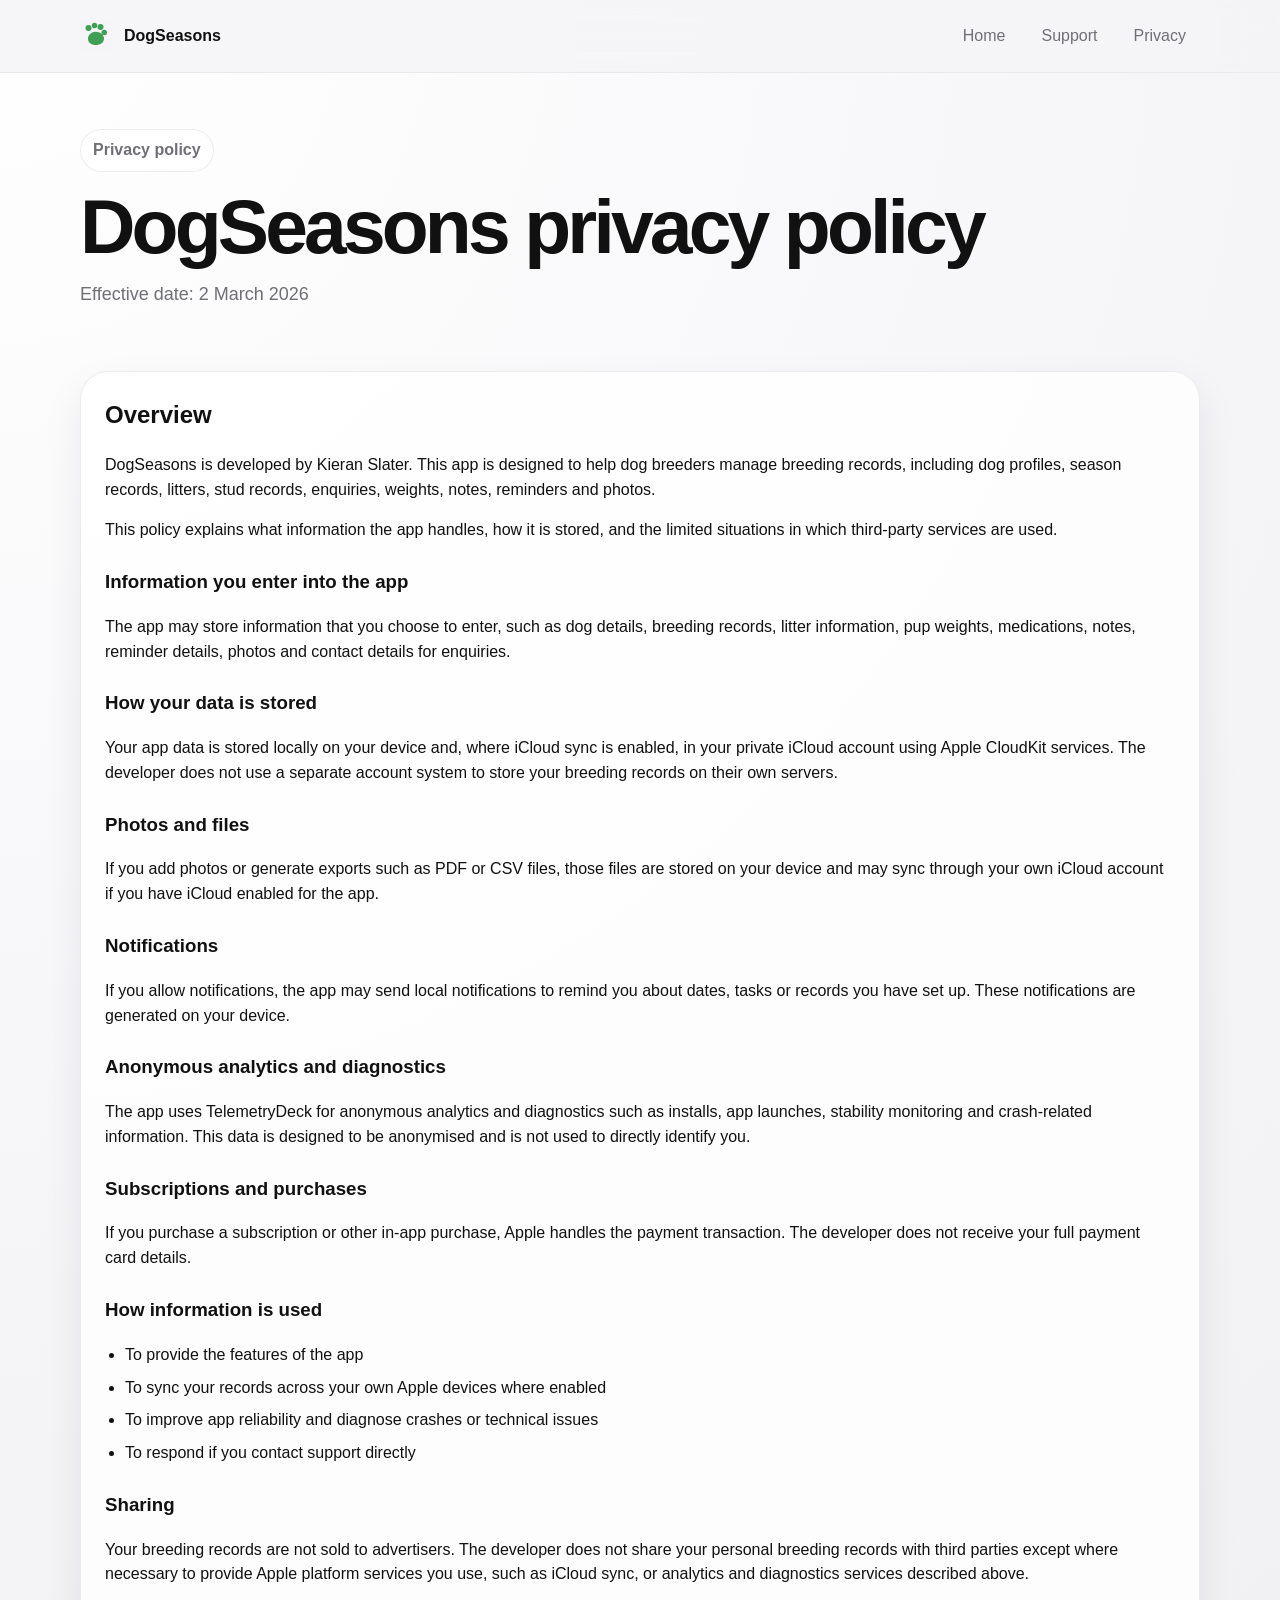
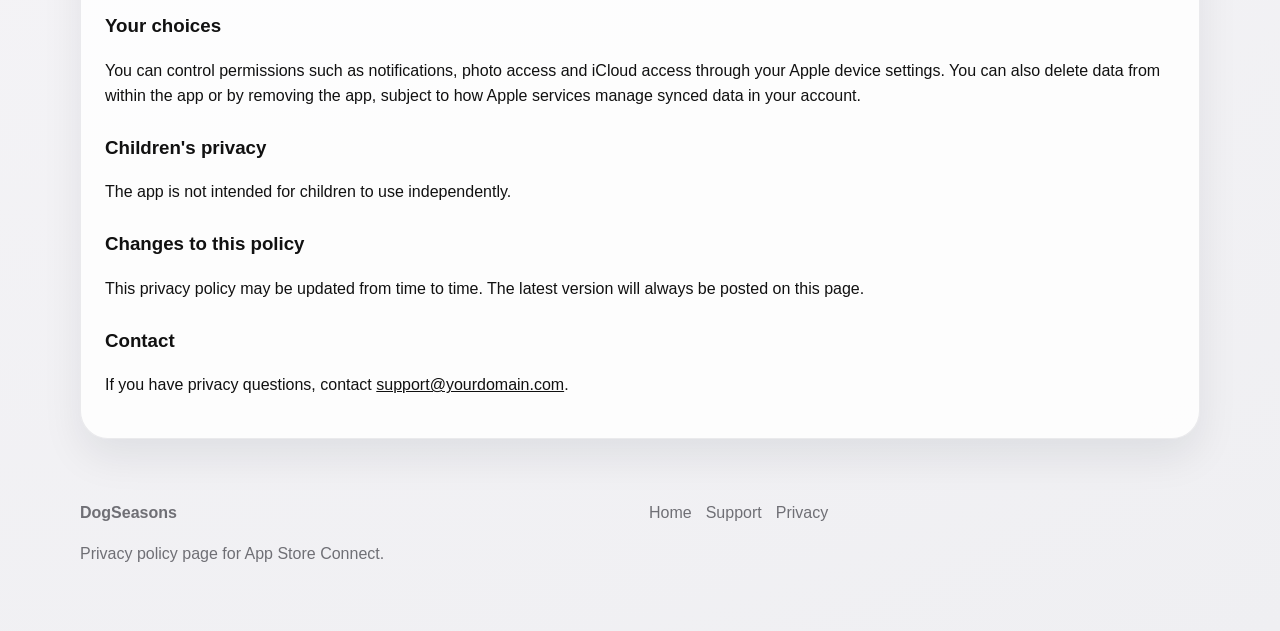
==== privacy/index.html @ eb7dcb91 "inital commit" ====
<!doctype html>
<html lang="en-GB">
<head>
  <meta charset="utf-8">
  <meta name="viewport" content="width=device-width, initial-scale=1">
  <title>DogSeasons privacy policy</title>
  <meta name="description" content="Privacy policy for DogSeasons.">
  <link rel="icon" href="../assets/images/favicon.svg" type="image/svg+xml">
  <link rel="stylesheet" href="../assets/css/styles.css">
  <script src="../assets/js/site-config.js"></script>
  <script defer src="../assets/js/app.js"></script>
</head>
<body>
  <header class="site-header">
    <div class="wrap nav">
      <a class="brand" href="../"><img src="../assets/images/favicon.svg" alt=""><span data-site-title>DogSeasons</span></a>
      <nav class="nav-links" aria-label="Primary">
        <a href="../">Home</a>
        <a href="../support/">Support</a>
        <a href="./">Privacy</a>
      </nav>
    </div>
  </header>
  <main>
    <section class="page-hero">
      <div class="wrap">
        <span class="eyebrow">Privacy policy</span>
        <h1><span data-app-name>DogSeasons</span> privacy policy</h1>
        <p>Effective date: <span data-privacy-effective-date>2 March 2026</span></p>
      </div>
    </section>
    <section>
      <div class="wrap text-card">
        <h2>Overview</h2>
        <p><span data-app-name>DogSeasons</span> is developed by <span data-company-name>Kieran Slater</span>. This app is designed to help dog breeders manage breeding records, including dog profiles, season records, litters, stud records, enquiries, weights, notes, reminders and photos.</p>
        <p>This policy explains what information the app handles, how it is stored, and the limited situations in which third-party services are used.</p>

        <h3>Information you enter into the app</h3>
        <p>The app may store information that you choose to enter, such as dog details, breeding records, litter information, pup weights, medications, notes, reminder details, photos and contact details for enquiries.</p>

        <h3>How your data is stored</h3>
        <p>Your app data is stored locally on your device and, where iCloud sync is enabled, in your private iCloud account using Apple CloudKit services. The developer does not use a separate account system to store your breeding records on their own servers.</p>

        <h3>Photos and files</h3>
        <p>If you add photos or generate exports such as PDF or CSV files, those files are stored on your device and may sync through your own iCloud account if you have iCloud enabled for the app.</p>

        <h3>Notifications</h3>
        <p>If you allow notifications, the app may send local notifications to remind you about dates, tasks or records you have set up. These notifications are generated on your device.</p>

        <h3 data-telemetry-section>Anonymous analytics and diagnostics</h3>
        <p data-telemetry-section>The app uses TelemetryDeck for anonymous analytics and diagnostics such as installs, app launches, stability monitoring and crash-related information. This data is designed to be anonymised and is not used to directly identify you.</p>

        <h3 data-subscription-section>Subscriptions and purchases</h3>
        <p data-subscription-section>If you purchase a subscription or other in-app purchase, Apple handles the payment transaction. The developer does not receive your full payment card details.</p>

        <h3>How information is used</h3>
        <ul>
          <li>To provide the features of the app</li>
          <li>To sync your records across your own Apple devices where enabled</li>
          <li>To improve app reliability and diagnose crashes or technical issues</li>
          <li>To respond if you contact support directly</li>
        </ul>

        <h3>Sharing</h3>
        <p>Your breeding records are not sold to advertisers. The developer does not share your personal breeding records with third parties except where necessary to provide Apple platform services you use, such as iCloud sync, or analytics and diagnostics services described above.</p>

        <h3>Your choices</h3>
        <p>You can control permissions such as notifications, photo access and iCloud access through your Apple device settings. You can also delete data from within the app or by removing the app, subject to how Apple services manage synced data in your account.</p>

        <h3>Children's privacy</h3>
        <p>The app is not intended for children to use independently.</p>

        <h3>Changes to this policy</h3>
        <p>This privacy policy may be updated from time to time. The latest version will always be posted on this page.</p>

        <h3>Contact</h3>
        <p>If you have privacy questions, contact <a data-support-email-link href="mailto:support@example.com">support@example.com</a>.</p>
      </div>
    </section>
  </main>
  <footer class="site-footer">
    <div class="wrap footer-grid">
      <div><strong data-app-name>DogSeasons</strong><p class="muted">Privacy policy page for App Store Connect.</p></div>
      <nav class="footer-nav"><a href="../">Home</a><a href="../support/">Support</a><a href="./">Privacy</a></nav>
    </div>
  </footer>
</body>
</html>
---- assets/css/styles.css ----
:root {
  --bg: #f5f4f7;
  --surface: rgba(255,255,255,0.8);
  --border: rgba(15, 23, 42, 0.08);
  --text: #111111;
  --muted: #6f6f75;
  --accent: #3f9f55;
  --shadow: 0 18px 40px rgba(15, 23, 42, 0.08);
  --wrap: min(1120px, calc(100vw - 32px));
}
* { box-sizing: border-box; }
html { scroll-behavior: smooth; }
body {
  margin: 0;
  font-family: -apple-system, BlinkMacSystemFont, "Segoe UI", sans-serif;
  background: radial-gradient(circle at top left, #ffffff 0%, var(--bg) 50%, #efeff2 100%);
  color: var(--text);
  line-height: 1.55;
}
a { color: inherit; }
img { display: block; max-width: 100%; }
code { font-family: ui-monospace, SFMono-Regular, Menlo, monospace; }
.wrap { width: var(--wrap); margin: 0 auto; }
.site-header { position: sticky; top: 0; z-index: 10; backdrop-filter: blur(16px); background: rgba(245,244,247,0.82); border-bottom: 1px solid rgba(17,17,17,0.05); }
.nav { min-height: 72px; display: flex; justify-content: space-between; align-items: center; gap: 18px; }
.brand { display: inline-flex; align-items: center; gap: 12px; text-decoration: none; font-weight: 800; }
.brand img { width: 32px; height: 32px; }
.nav-links { display: flex; gap: 8px; flex-wrap: wrap; }
.nav-links a { padding: 10px 14px; border-radius: 999px; color: var(--muted); text-decoration: none; }
.nav-links a:hover { background: rgba(17,17,17,0.05); color: var(--text); }
.hero { padding: 72px 0 26px; }
.hero-grid { display: grid; grid-template-columns: 1.1fr 0.9fr; gap: 32px; align-items: center; }
.eyebrow { display: inline-flex; padding: 8px 12px; border-radius: 999px; background: rgba(255,255,255,0.75); border: 1px solid var(--border); color: var(--muted); font-weight: 700; }
.hero h1, .page-hero h1 { font-size: clamp(2.8rem, 6vw, 4.8rem); line-height: 0.95; letter-spacing: -0.05em; margin: 18px 0 16px; }
.hero p, .page-hero p { color: var(--muted); font-size: 1.125rem; max-width: 62ch; }
.hero-actions { display: flex; gap: 14px; flex-wrap: wrap; margin-top: 28px; }
.button, .button-secondary { display: inline-flex; align-items: center; justify-content: center; text-decoration: none; border-radius: 999px; padding: 14px 20px; font-weight: 700; }
.button { background: var(--accent); color: #fff; box-shadow: var(--shadow); }
.button-secondary { background: rgba(255,255,255,0.75); border: 1px solid var(--border); }
.small-note { color: var(--muted); font-size: 0.95rem; }
.hero-card, .card, .shot-card, .banner, .text-card { background: rgba(255,255,255,0.82); border: 1px solid var(--border); box-shadow: var(--shadow); }
.hero-card { border-radius: 32px; padding: 18px; }
.device-grid { display: grid; grid-template-columns: repeat(2, 1fr); gap: 16px; }
.device { background: linear-gradient(180deg, #f6f6f8 0%, #ececf0 100%); border-radius: 26px; padding: 14px; }
.device figure { border-radius: 20px; overflow: hidden; box-shadow: 0 10px 28px rgba(15,23,42,0.08); }
.device figcaption { padding-top: 10px; font-weight: 700; }
main section { padding: 34px 0; }
.section-head { margin-bottom: 20px; }
.section-head h2 { font-size: clamp(2rem, 4vw, 3rem); margin: 0 0 8px; letter-spacing: -0.04em; }
.section-head p { margin: 0; color: var(--muted); }
.card-grid, .shot-strip, .support-grid, .footer-grid, .banner-grid { display: grid; gap: 18px; }
.card-grid { grid-template-columns: repeat(3, 1fr); }
.card, .shot-card, .text-card { border-radius: 28px; padding: 24px; }
.card h3 { margin: 0 0 10px; font-size: 1.25rem; }
.card p, .shot-card span, .muted { color: var(--muted); }
.pill-row { display: flex; flex-wrap: wrap; gap: 10px; margin-top: 18px; }
.pill { padding: 10px 14px; border-radius: 999px; background: var(--surface); border: 1px solid var(--border); color: var(--muted); font-weight: 700; }
.shot-strip { grid-template-columns: repeat(3, 1fr); }
.shot-card img { border-radius: 20px; }
.shot-card figcaption { padding-top: 14px; }
.shot-card strong { display: block; margin-bottom: 4px; }
.banner { border-radius: 32px; padding: 28px; background: linear-gradient(135deg, rgba(63,159,85,0.12), rgba(255,255,255,0.85)); }
.banner-grid { grid-template-columns: 1fr auto; align-items: center; }
.banner h3 { margin: 0 0 6px; font-size: 1.4rem; }
.banner p { margin: 0; color: var(--muted); }
.support-grid, .footer-grid { grid-template-columns: repeat(2, 1fr); }
.list-card ul, .text-card ul { margin: 0; padding-left: 20px; }
.list-card li + li, .text-card li + li { margin-top: 8px; }
.notice { margin-top: 14px; padding: 12px 14px; border-radius: 16px; background: rgba(63,159,85,0.14); color: #255f31; font-weight: 600; }
.page-hero { padding: 56px 0 10px; }
.text-card h2 { margin-top: 0; }
.text-card h3 { margin-top: 24px; }
.site-footer { padding: 28px 0 48px; color: var(--muted); }
.footer-nav { display: flex; flex-wrap: wrap; gap: 14px; }
.footer-nav a { text-decoration: none; }
@media (max-width: 980px) {
  .hero-grid, .card-grid, .shot-strip, .support-grid, .footer-grid, .banner-grid { grid-template-columns: 1fr; }
}
@media (max-width: 720px) {
  .nav { flex-direction: column; align-items: flex-start; padding: 12px 0; }
  .device-grid { grid-template-columns: 1fr; }
  .hero { padding-top: 40px; }
}
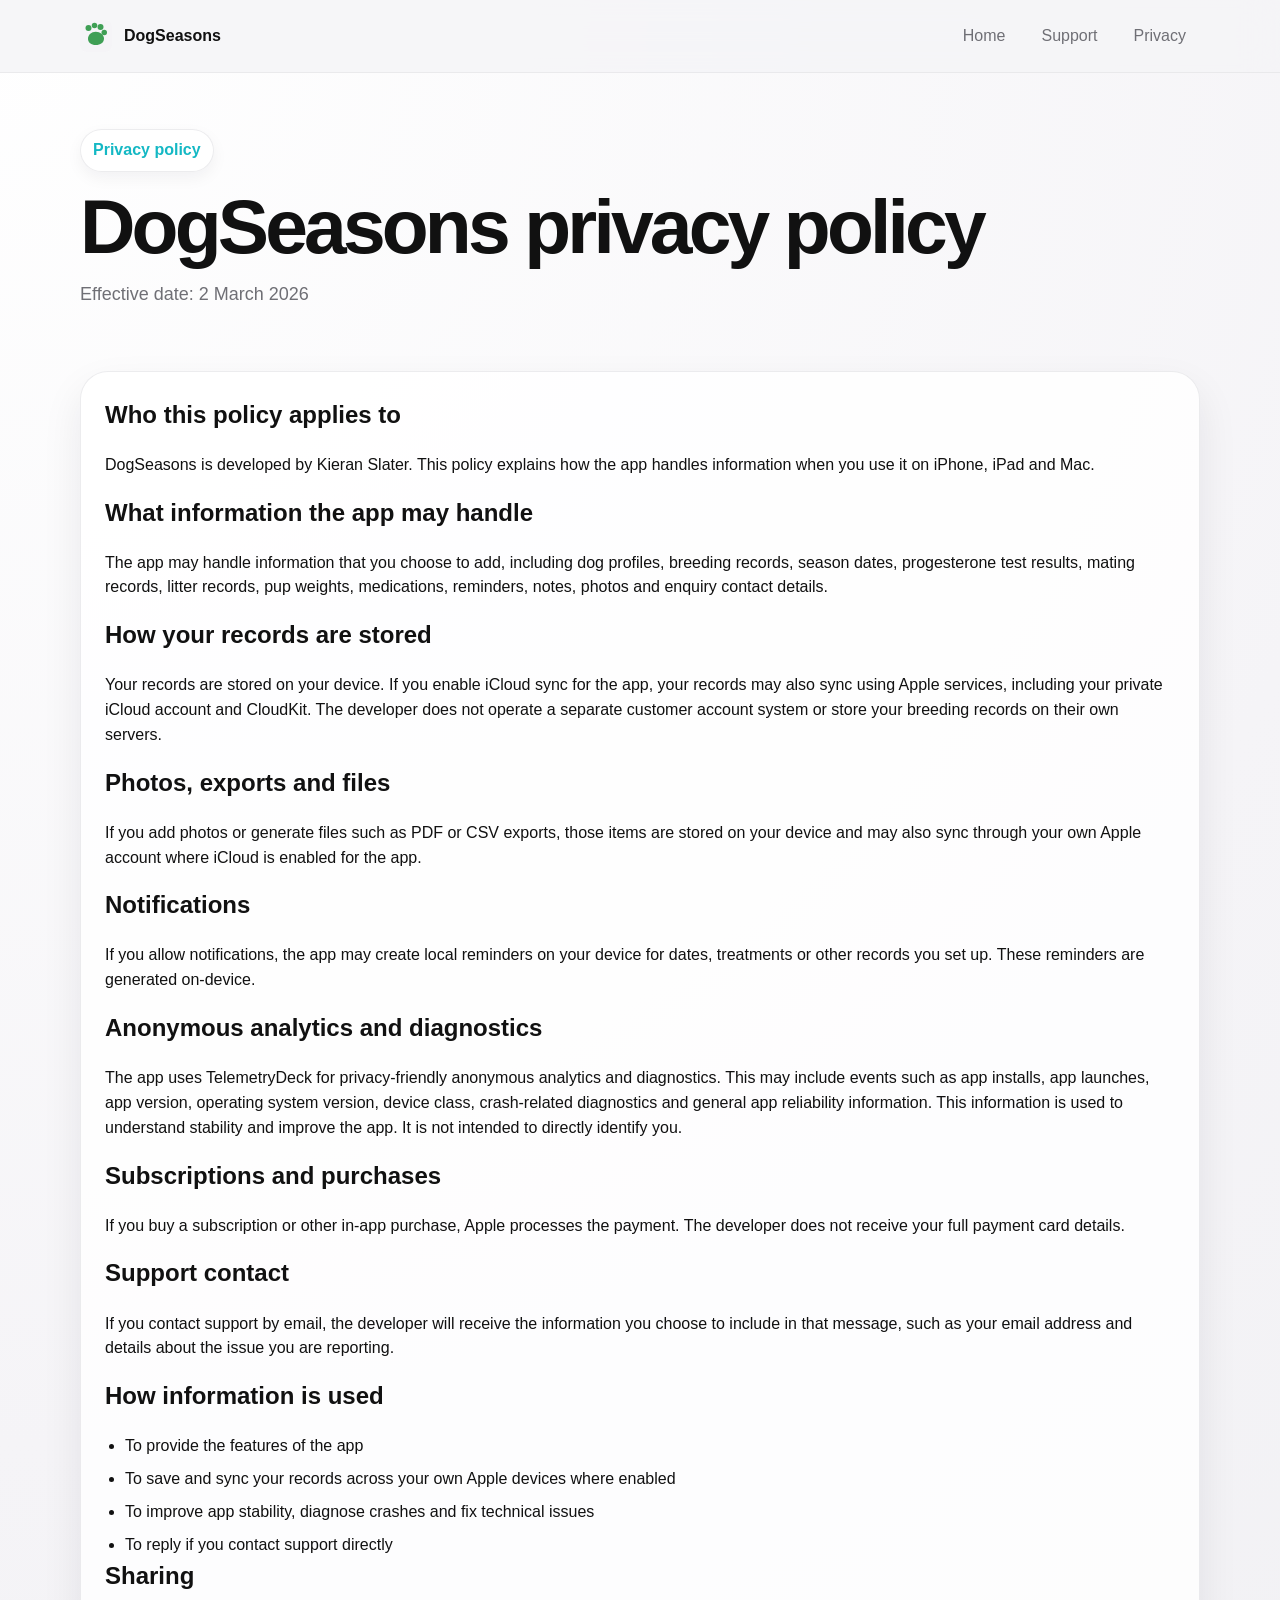
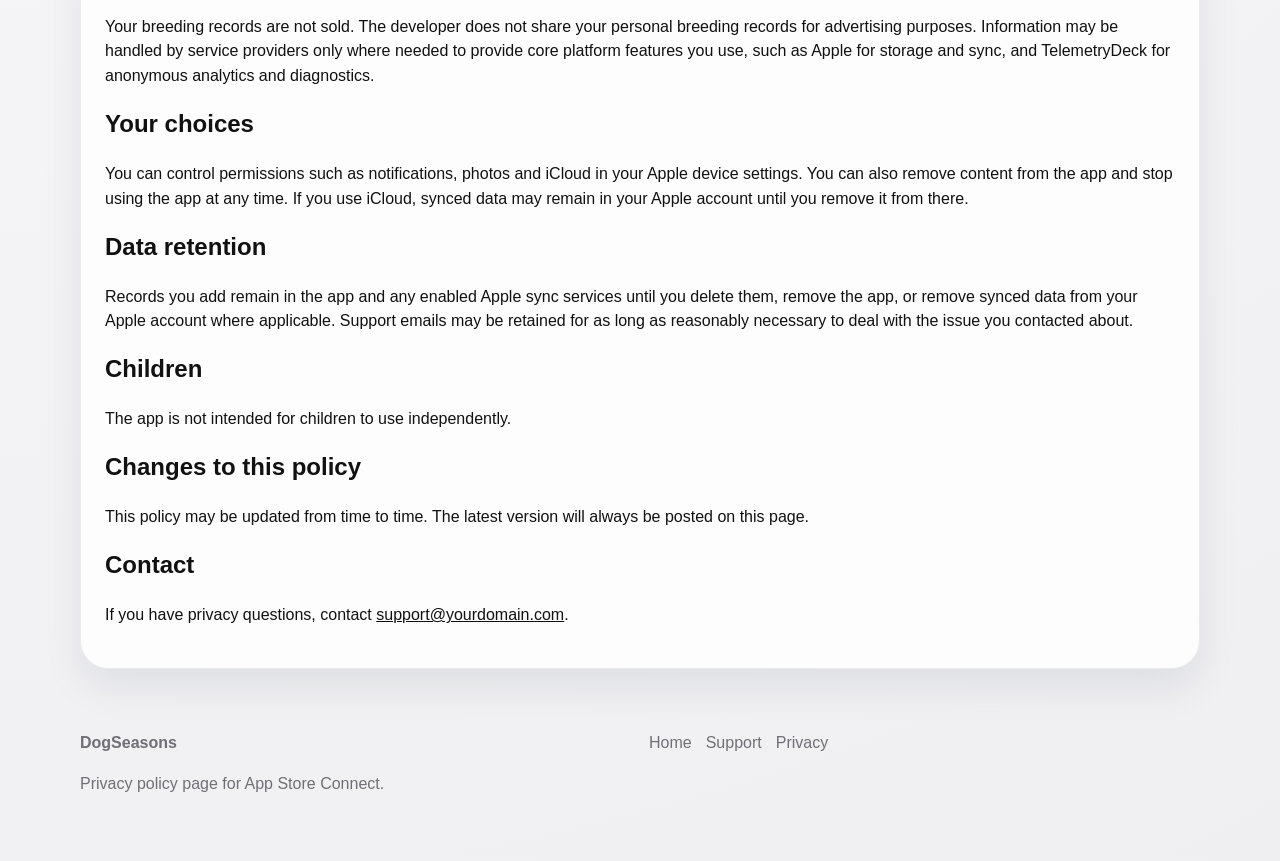
==== commit db3139f4: "updates" ====
--- a/privacy/index.html
+++ b/privacy/index.html
@@ -22,7 +22,7 @@
     </div>
   </header>
   <main>
-    <section class="page-hero">
+    <section class="page-hero privacy-hero">
       <div class="wrap">
         <span class="eyebrow">Privacy policy</span>
         <h1><span data-app-name>DogSeasons</span> privacy policy</h1>
@@ -30,50 +30,55 @@
       </div>
     </section>
     <section>
-      <div class="wrap text-card">
-        <h2>Overview</h2>
-        <p><span data-app-name>DogSeasons</span> is developed by <span data-company-name>Kieran Slater</span>. This app is designed to help dog breeders manage breeding records, including dog profiles, season records, litters, stud records, enquiries, weights, notes, reminders and photos.</p>
-        <p>This policy explains what information the app handles, how it is stored, and the limited situations in which third-party services are used.</p>
+      <div class="wrap text-card policy-card">
+        <h2>Who this policy applies to</h2>
+        <p><span data-app-name>DogSeasons</span> is developed by <span data-company-name>Kieran Slater</span>. This policy explains how the app handles information when you use it on iPhone, iPad and Mac.</p>
 
-        <h3>Information you enter into the app</h3>
-        <p>The app may store information that you choose to enter, such as dog details, breeding records, litter information, pup weights, medications, notes, reminder details, photos and contact details for enquiries.</p>
+        <h2>What information the app may handle</h2>
+        <p>The app may handle information that you choose to add, including dog profiles, breeding records, season dates, progesterone test results, mating records, litter records, pup weights, medications, reminders, notes, photos and enquiry contact details.</p>
 
-        <h3>How your data is stored</h3>
-        <p>Your app data is stored locally on your device and, where iCloud sync is enabled, in your private iCloud account using Apple CloudKit services. The developer does not use a separate account system to store your breeding records on their own servers.</p>
+        <h2>How your records are stored</h2>
+        <p>Your records are stored on your device. If you enable iCloud sync for the app, your records may also sync using Apple services, including your private iCloud account and CloudKit. The developer does not operate a separate customer account system or store your breeding records on their own servers.</p>
 
-        <h3>Photos and files</h3>
-        <p>If you add photos or generate exports such as PDF or CSV files, those files are stored on your device and may sync through your own iCloud account if you have iCloud enabled for the app.</p>
+        <h2>Photos, exports and files</h2>
+        <p>If you add photos or generate files such as PDF or CSV exports, those items are stored on your device and may also sync through your own Apple account where iCloud is enabled for the app.</p>
 
-        <h3>Notifications</h3>
-        <p>If you allow notifications, the app may send local notifications to remind you about dates, tasks or records you have set up. These notifications are generated on your device.</p>
+        <h2>Notifications</h2>
+        <p>If you allow notifications, the app may create local reminders on your device for dates, treatments or other records you set up. These reminders are generated on-device.</p>
 
-        <h3 data-telemetry-section>Anonymous analytics and diagnostics</h3>
-        <p data-telemetry-section>The app uses TelemetryDeck for anonymous analytics and diagnostics such as installs, app launches, stability monitoring and crash-related information. This data is designed to be anonymised and is not used to directly identify you.</p>
+        <h2 data-telemetry-section>Anonymous analytics and diagnostics</h2>
+        <p data-telemetry-section>The app uses TelemetryDeck for privacy-friendly anonymous analytics and diagnostics. This may include events such as app installs, app launches, app version, operating system version, device class, crash-related diagnostics and general app reliability information. This information is used to understand stability and improve the app. It is not intended to directly identify you.</p>
 
-        <h3 data-subscription-section>Subscriptions and purchases</h3>
-        <p data-subscription-section>If you purchase a subscription or other in-app purchase, Apple handles the payment transaction. The developer does not receive your full payment card details.</p>
+        <h2 data-subscription-section>Subscriptions and purchases</h2>
+        <p data-subscription-section>If you buy a subscription or other in-app purchase, Apple processes the payment. The developer does not receive your full payment card details.</p>
 
-        <h3>How information is used</h3>
+        <h2>Support contact</h2>
+        <p>If you contact support by email, the developer will receive the information you choose to include in that message, such as your email address and details about the issue you are reporting.</p>
+
+        <h2>How information is used</h2>
         <ul>
           <li>To provide the features of the app</li>
-          <li>To sync your records across your own Apple devices where enabled</li>
-          <li>To improve app reliability and diagnose crashes or technical issues</li>
-          <li>To respond if you contact support directly</li>
+          <li>To save and sync your records across your own Apple devices where enabled</li>
+          <li>To improve app stability, diagnose crashes and fix technical issues</li>
+          <li>To reply if you contact support directly</li>
         </ul>
 
-        <h3>Sharing</h3>
-        <p>Your breeding records are not sold to advertisers. The developer does not share your personal breeding records with third parties except where necessary to provide Apple platform services you use, such as iCloud sync, or analytics and diagnostics services described above.</p>
+        <h2>Sharing</h2>
+        <p>Your breeding records are not sold. The developer does not share your personal breeding records for advertising purposes. Information may be handled by service providers only where needed to provide core platform features you use, such as Apple for storage and sync, and TelemetryDeck for anonymous analytics and diagnostics.</p>
 
-        <h3>Your choices</h3>
-        <p>You can control permissions such as notifications, photo access and iCloud access through your Apple device settings. You can also delete data from within the app or by removing the app, subject to how Apple services manage synced data in your account.</p>
+        <h2>Your choices</h2>
+        <p>You can control permissions such as notifications, photos and iCloud in your Apple device settings. You can also remove content from the app and stop using the app at any time. If you use iCloud, synced data may remain in your Apple account until you remove it from there.</p>
 
-        <h3>Children's privacy</h3>
+        <h2>Data retention</h2>
+        <p>Records you add remain in the app and any enabled Apple sync services until you delete them, remove the app, or remove synced data from your Apple account where applicable. Support emails may be retained for as long as reasonably necessary to deal with the issue you contacted about.</p>
+
+        <h2>Children</h2>
         <p>The app is not intended for children to use independently.</p>
 
-        <h3>Changes to this policy</h3>
-        <p>This privacy policy may be updated from time to time. The latest version will always be posted on this page.</p>
+        <h2>Changes to this policy</h2>
+        <p>This policy may be updated from time to time. The latest version will always be posted on this page.</p>
 
-        <h3>Contact</h3>
+        <h2>Contact</h2>
         <p>If you have privacy questions, contact <a data-support-email-link href="mailto:support@example.com">support@example.com</a>.</p>
       </div>
     </section>
--- a/assets/css/styles.css
+++ b/assets/css/styles.css
@@ -5,6 +5,9 @@
   --text: #111111;
   --muted: #6f6f75;
   --accent: #3f9f55;
+  --accent-soft: rgba(63,159,85,0.12);
+  --accent-cool: #14b8c4;
+  --accent-warm: #ff6b7a;
   --shadow: 0 18px 40px rgba(15, 23, 42, 0.08);
   --wrap: min(1120px, calc(100vw - 32px));
 }
@@ -13,7 +16,7 @@
 body {
   margin: 0;
   font-family: -apple-system, BlinkMacSystemFont, "Segoe UI", sans-serif;
-  background: radial-gradient(circle at top left, #ffffff 0%, var(--bg) 50%, #efeff2 100%);
+  background: radial-gradient(circle at top left, #ffffff 0%, var(--bg) 52%, #efeff2 100%);
   color: var(--text);
   line-height: 1.55;
 }
@@ -30,12 +33,14 @@
 .nav-links a:hover { background: rgba(17,17,17,0.05); color: var(--text); }
 .hero { padding: 72px 0 26px; }
 .hero-grid { display: grid; grid-template-columns: 1.1fr 0.9fr; gap: 32px; align-items: center; }
-.eyebrow { display: inline-flex; padding: 8px 12px; border-radius: 999px; background: rgba(255,255,255,0.75); border: 1px solid var(--border); color: var(--muted); font-weight: 700; }
+.eyebrow { display: inline-flex; padding: 8px 12px; border-radius: 999px; background: rgba(255,255,255,0.82); border: 1px solid var(--border); color: var(--accent); font-weight: 700; box-shadow: 0 6px 16px rgba(15,23,42,0.05); }
 .hero h1, .page-hero h1 { font-size: clamp(2.8rem, 6vw, 4.8rem); line-height: 0.95; letter-spacing: -0.05em; margin: 18px 0 16px; }
 .hero p, .page-hero p { color: var(--muted); font-size: 1.125rem; max-width: 62ch; }
 .hero-actions { display: flex; gap: 14px; flex-wrap: wrap; margin-top: 28px; }
 .button, .button-secondary { display: inline-flex; align-items: center; justify-content: center; text-decoration: none; border-radius: 999px; padding: 14px 20px; font-weight: 700; }
 .button { background: var(--accent); color: #fff; box-shadow: var(--shadow); }
+.button:hover { transform: translateY(-1px); }
+.button-secondary:hover { background: rgba(255,255,255,0.95); }
 .button-secondary { background: rgba(255,255,255,0.75); border: 1px solid var(--border); }
 .small-note { color: var(--muted); font-size: 0.95rem; }
 .hero-card, .card, .shot-card, .banner, .text-card { background: rgba(255,255,255,0.82); border: 1px solid var(--border); box-shadow: var(--shadow); }
@@ -55,11 +60,14 @@
 .card p, .shot-card span, .muted { color: var(--muted); }
 .pill-row { display: flex; flex-wrap: wrap; gap: 10px; margin-top: 18px; }
 .pill { padding: 10px 14px; border-radius: 999px; background: var(--surface); border: 1px solid var(--border); color: var(--muted); font-weight: 700; }
+.pill:nth-child(3n+1) { background: rgba(255,107,122,0.08); }
+.pill:nth-child(3n+2) { background: rgba(20,184,196,0.08); }
+.pill:nth-child(3n+3) { background: rgba(63,159,85,0.10); }
 .shot-strip { grid-template-columns: repeat(3, 1fr); }
 .shot-card img { border-radius: 20px; }
 .shot-card figcaption { padding-top: 14px; }
 .shot-card strong { display: block; margin-bottom: 4px; }
-.banner { border-radius: 32px; padding: 28px; background: linear-gradient(135deg, rgba(63,159,85,0.12), rgba(255,255,255,0.85)); }
+.banner { border-radius: 32px; padding: 28px; background: linear-gradient(135deg, rgba(63,159,85,0.12), rgba(20,184,196,0.08) 48%, rgba(255,255,255,0.85)); }
 .banner-grid { grid-template-columns: 1fr auto; align-items: center; }
 .banner h3 { margin: 0 0 6px; font-size: 1.4rem; }
 .banner p { margin: 0; color: var(--muted); }
@@ -81,3 +89,7 @@
   .device-grid { grid-template-columns: 1fr; }
   .hero { padding-top: 40px; }
 }
+
+.policy-card h2:first-of-type { margin-top: 0; }
+.privacy-hero .eyebrow { color: var(--accent-cool); }
+.notice { border: 1px solid rgba(63,159,85,0.12); }
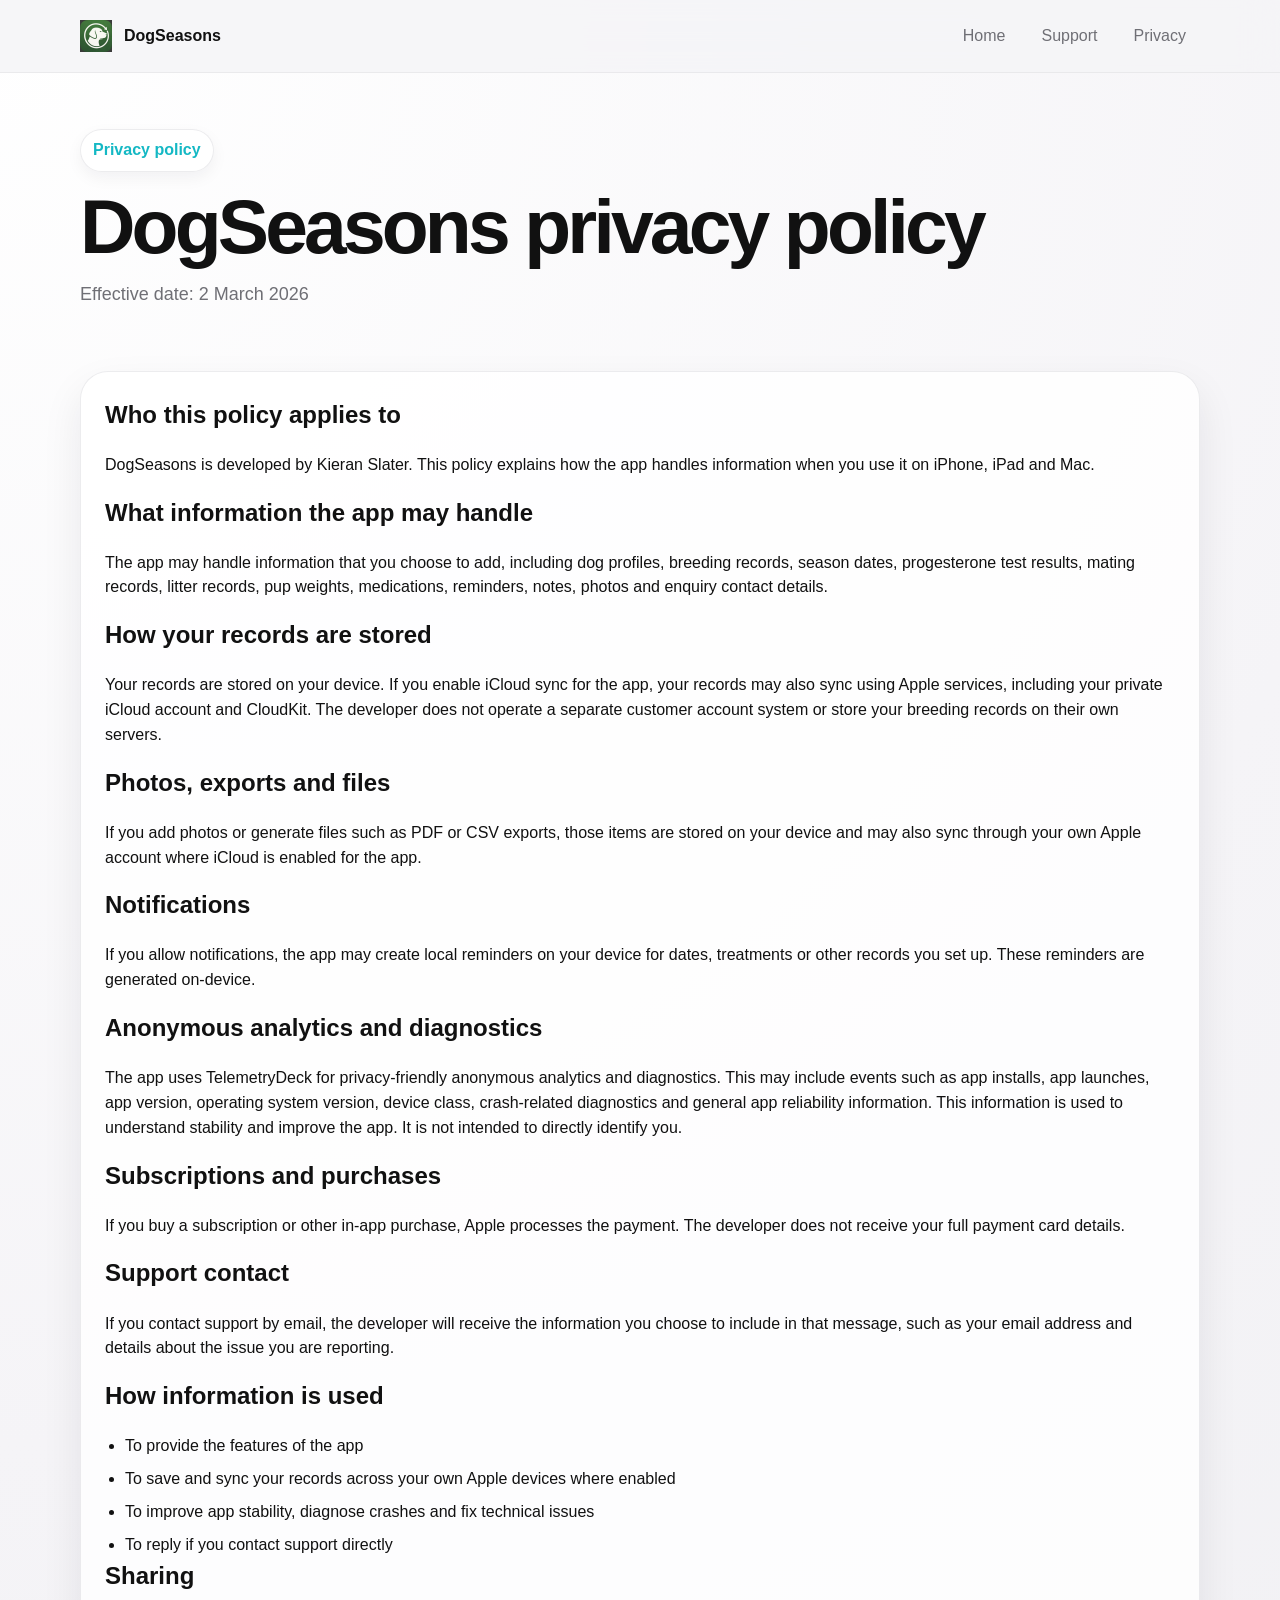
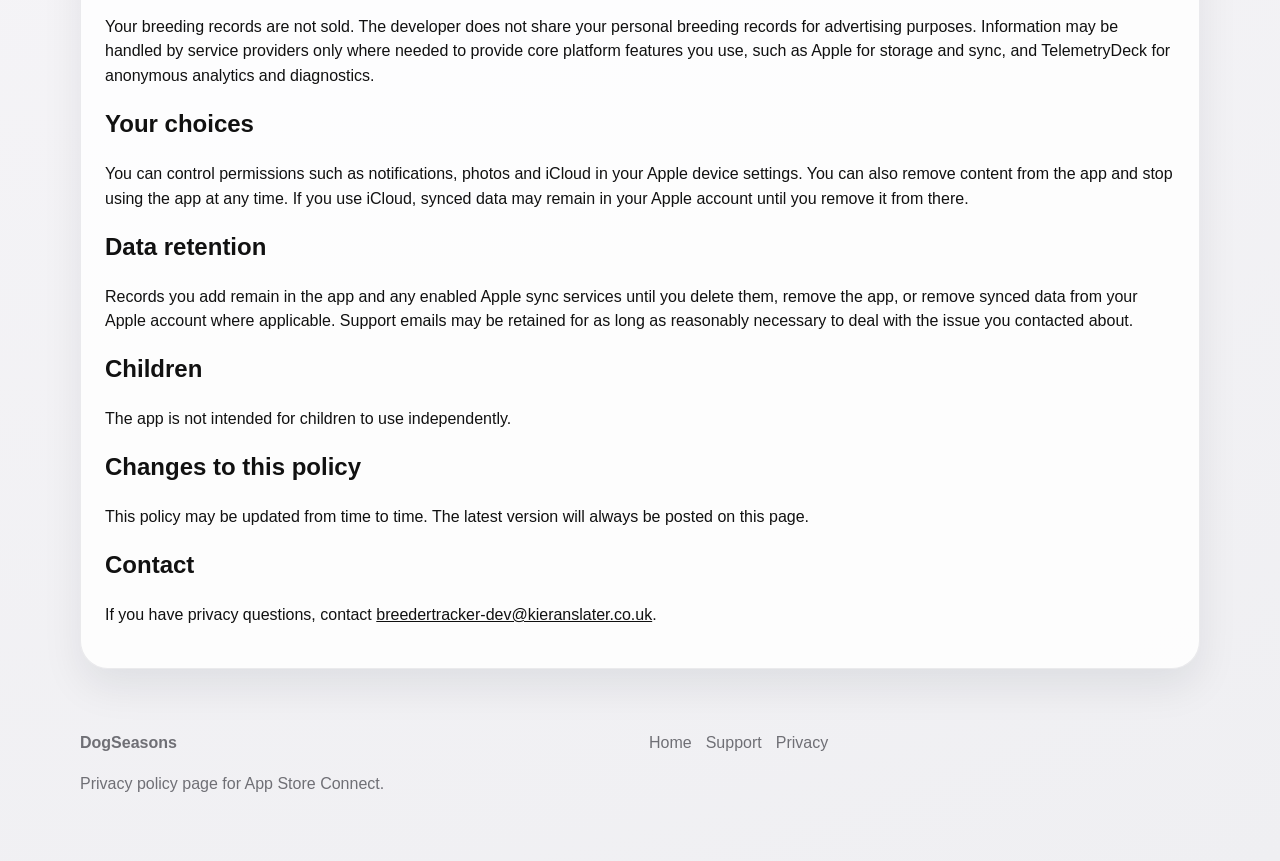
==== commit 80480dbe: "udpates" ====
--- a/privacy/index.html
+++ b/privacy/index.html
@@ -5,7 +5,7 @@
   <meta name="viewport" content="width=device-width, initial-scale=1">
   <title>DogSeasons privacy policy</title>
   <meta name="description" content="Privacy policy for DogSeasons.">
-  <link rel="icon" href="../assets/images/favicon.svg" type="image/svg+xml">
+  <link rel="icon" href="../assets/images/appicon.png" type="image/svg+xml">
   <link rel="stylesheet" href="../assets/css/styles.css">
   <script src="../assets/js/site-config.js"></script>
   <script defer src="../assets/js/app.js"></script>
@@ -13,7 +13,7 @@
 <body>
   <header class="site-header">
     <div class="wrap nav">
-      <a class="brand" href="../"><img src="../assets/images/favicon.svg" alt=""><span data-site-title>DogSeasons</span></a>
+      <a class="brand" href="../"><img src="../assets/images/appicon.png" alt=""><span data-site-title>DogSeasons</span></a>
       <nav class="nav-links" aria-label="Primary">
         <a href="../">Home</a>
         <a href="../support/">Support</a>
